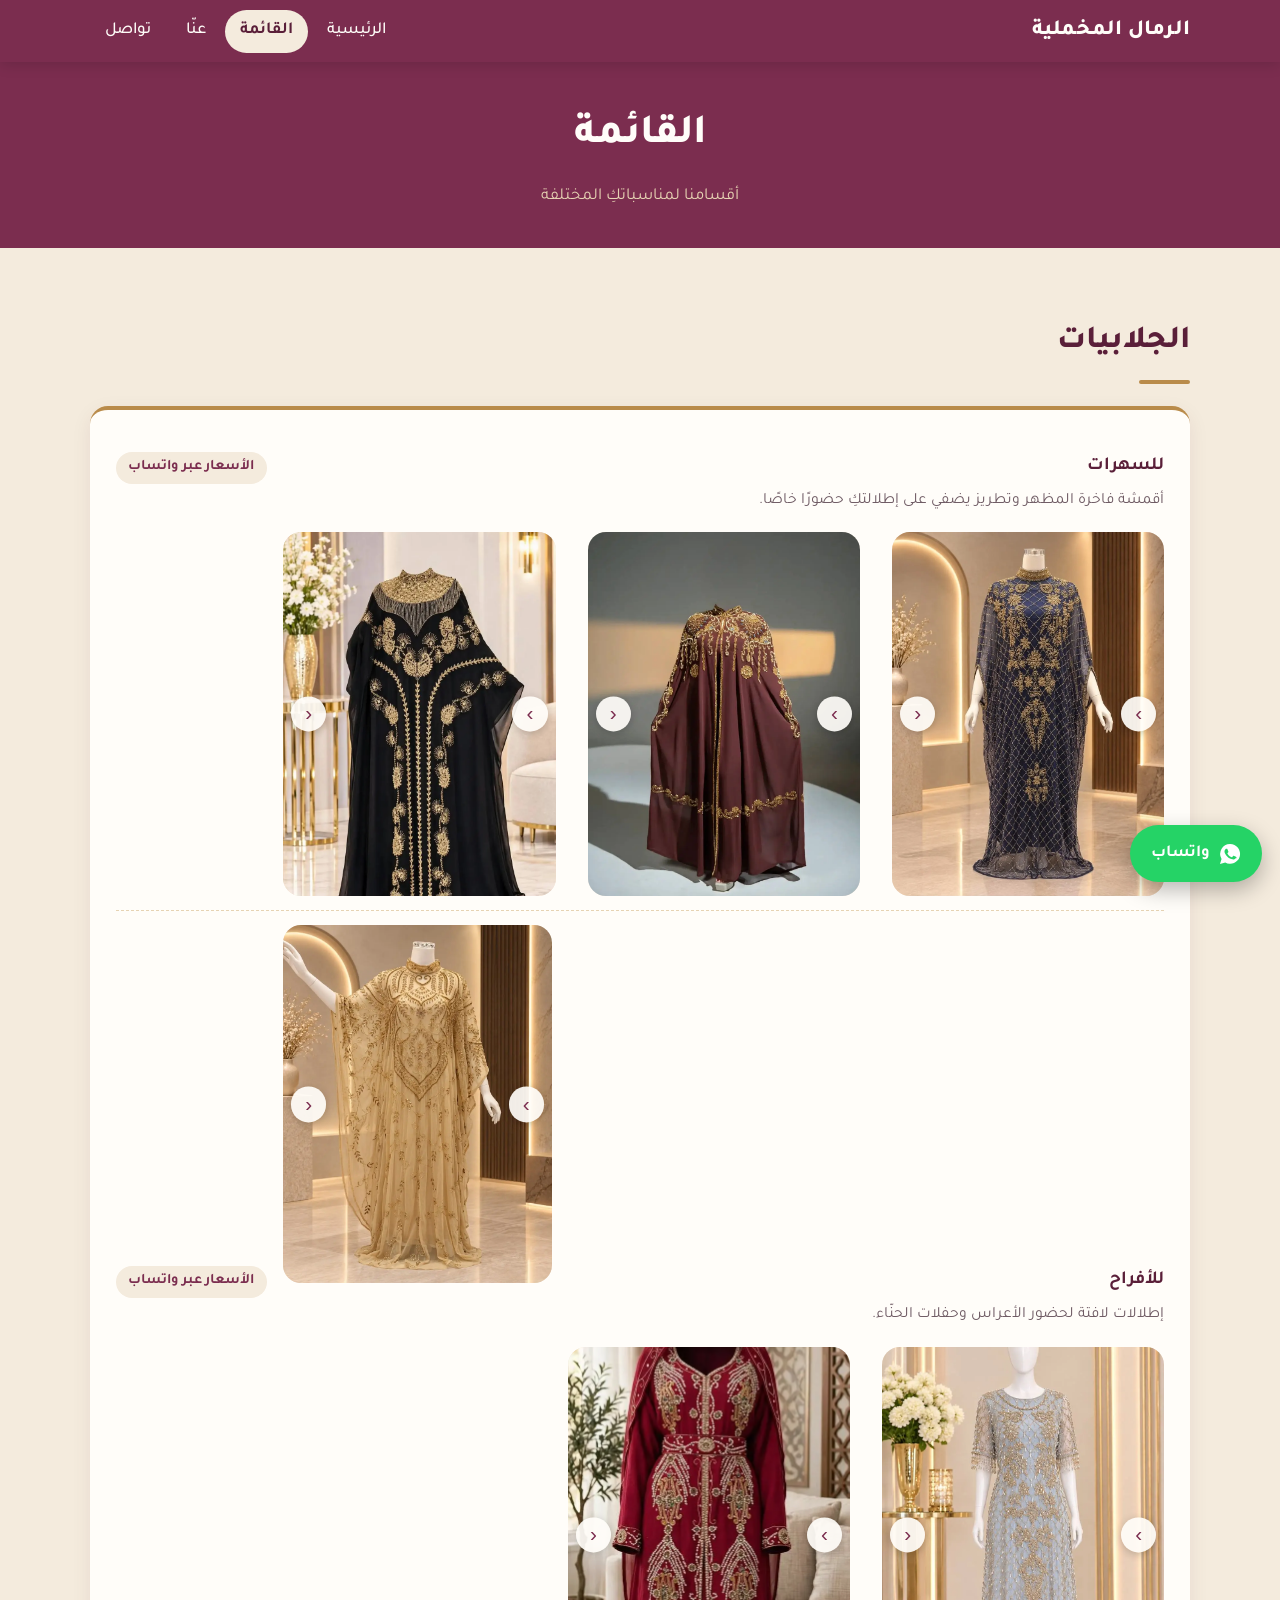
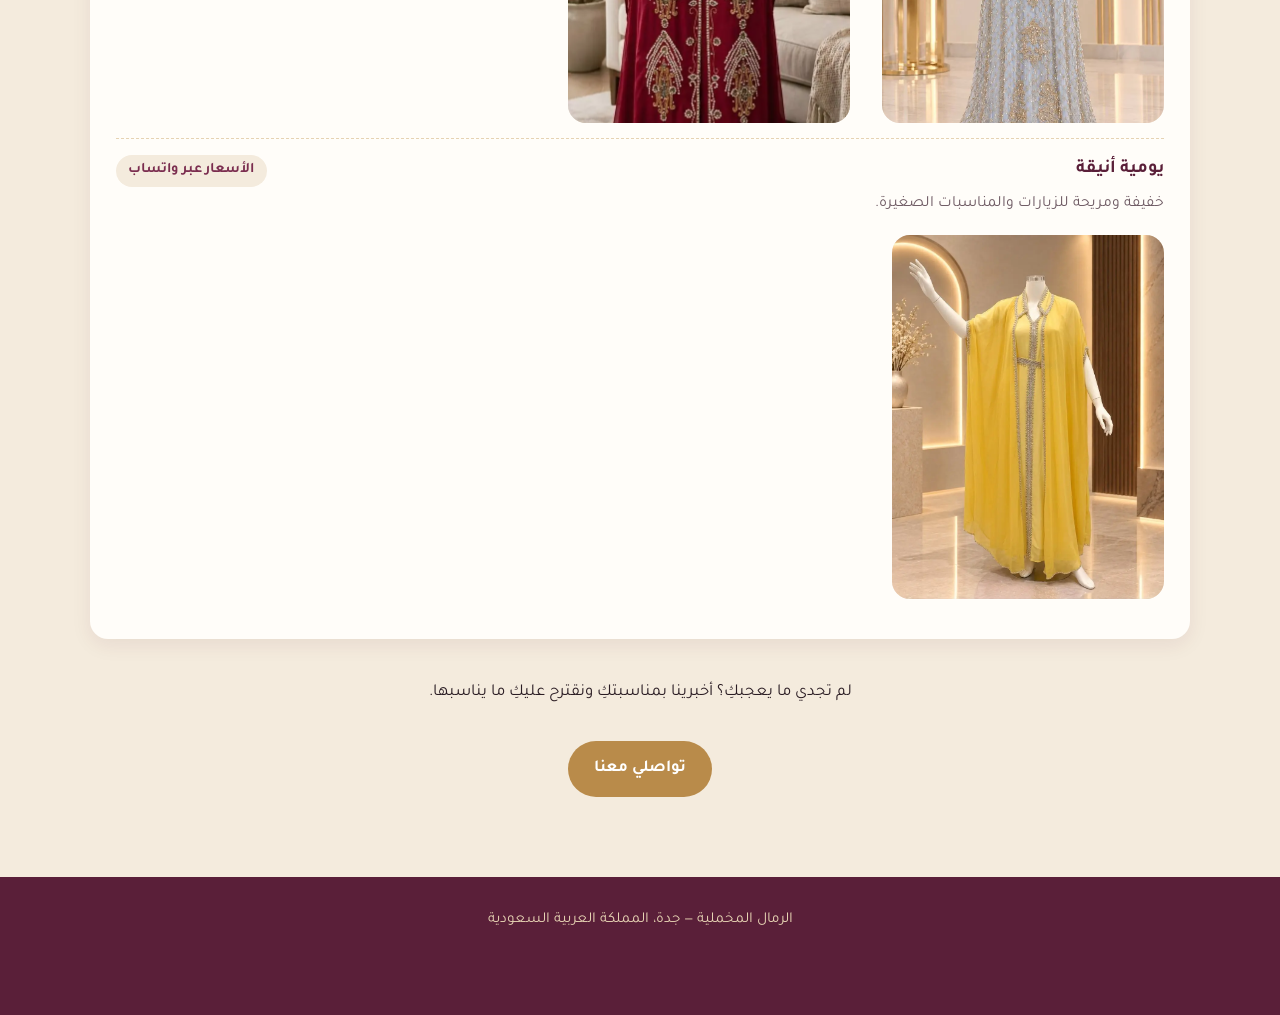
==== menu.html @ e5a3bb4a "رفع ملفات موقع sand" ====
<!DOCTYPE html>
<html lang="ar" dir="rtl">
<head>
  <meta charset="utf-8">
  <meta name="viewport" content="width=device-width, initial-scale=1">
  <title>القائمة | الرمال المخملية</title>
  <meta name="description" content="تعرّفي على أقسام الجلابيات والمخاور في الرمال المخملية بجدة.">
  <link rel="preconnect" href="https://fonts.googleapis.com">
  <link rel="preconnect" href="https://fonts.gstatic.com" crossorigin>
  <link rel="stylesheet" href="style.css">
</head>
<body>

<header class="site-header">
  <div class="container nav">
    <a class="brand" href="index.html">الرمال المخملية</a>
    <nav aria-label="التنقل الرئيسي">
      <ul>
        <li><a class="link" href="index.html">الرئيسية</a></li>
        <li><a class="link" href="menu.html" aria-current="page">القائمة</a></li>
        <li><a class="link" href="about.html">عنّا</a></li>
        <li><a class="link" href="contact.html">تواصل</a></li>
      </ul>
    </nav>
  </div>
</header>

<div class="page-title">
  <div class="container">
    <h1>القائمة</h1>
    <p>أقسامنا لمناسباتكِ المختلفة</p>
  </div>
</div>

<main>
  <section>
    <div class="container">

      <div class="menu-group">
        <h2>الجلابيات</h2>
        <div class="card">

          <!-- ===== قسم: للسهرات ===== -->
          <div class="item">
            <div>
              <h3>للسهرات</h3>
              <p>أقمشة فاخرة المظهر وتطريز يضفي على إطلالتكِ حضورًا خاصًا.</p>

              <div class="products">

                <!-- جلابية 1: كل figure = لون -->
                <article class="product">
                  <div class="slider">
                    <div class="slides">
                      <figure class="slide">
                        <img src="assets/images/blue.webp" alt="" loading="lazy">
                      </figure>
                      <figure class="slide">
                        <img src="assets/images/purple.webp" alt="" loading="lazy">
                      </figure>
                      <figure class="slide">
                        <img src="assets/images/pink.webp" alt="" loading="lazy">
                      </figure>
                      
                      <!-- لإضافة لون جديد: انسخي figure كامل والصقيه هنا -->
                    </div>
                    <button class="slider-btn prev" type="button" aria-label="اللون السابق">›</button>
                    <button class="slider-btn next" type="button" aria-label="اللون التالي">‹</button>
                  </div>
                 
                </article>

                <!-- جلابية 2: انسخي article كامل لإضافة موديل جديد (الصور هنا مؤقتة) -->
                <article class="product">
                  <div class="slider">
                    <div class="slides">
                      <figure class="slide">
                        <img src="assets/images/brown.webp" alt="" loading="lazy">
                      </figure>
                      <figure class="slide">
                        <img src="assets/images/blue2.webp" alt="" loading="lazy">
                      </figure>
                      <figure class="slide">
                        <img src="assets/images/black3.webp" alt="" loading="lazy">
                      </figure>
                    </div>
                    <button class="slider-btn prev" type="button" aria-label="اللون السابق">›</button>
                    <button class="slider-btn next" type="button" aria-label="اللون التالي">‹</button>
                  </div>
                 
                </article>
                <article class="product">
                  <div class="slider">
                    <div class="slides">
                      <figure class="slide">
                        <img src="assets/images/black2.webp" alt="" loading="lazy">
                      </figure>
                      <figure class="slide">
                        <img src="assets/images/green2.webp" alt="" loading="lazy">
                      </figure>
                      <figure class="slide">
                        <img src="assets/images/white.webp" alt="" loading="lazy">
                      </figure>
                    </div>
                    <button class="slider-btn prev" type="button" aria-label="اللون السابق">›</button>
                    <button class="slider-btn next" type="button" aria-label="اللون التالي">‹</button>
                  </div>
                 
                </article>

              </div>
            </div>
            <span class="tag">الأسعار عبر واتساب</span>
          </div>

          <!-- ===== قسم: للأفراح ===== -->
          <div class="item">
            <div>
              <h3>للأفراح</h3>
              <p>إطلالات لافتة لحضور الأعراس وحفلات الحنّاء.</p>

              <div class="products">
                <article class="product">
                  <div class="slider">
                    <div class="slides">
                      <figure class="slide">
                        <img src="assets/images/sky.webp" alt="" loading="lazy"> 
                      </figure>
                      <figure class="slide">
                        <img src="assets/images/orange2.webp" alt="" loading="lazy"> 
                      </figure>
                      <figure class="slide">
                        <img src="assets/images/yellow2.webp" alt="" loading="lazy">
                      </figure>
                      <figure class="slide">
                        <img src="assets/images/green.webp" alt="" loading="lazy">
                      </figure>
                      <figure class="slide">
                        <img src="assets/images/bluue.webp" alt="" loading="lazy">
                      </figure>
                      
                    </div>
                    <button class="slider-btn prev" type="button" aria-label="اللون السابق">›</button>
                    <button class="slider-btn next" type="button" aria-label="اللون التالي">‹</button>
                  </div>
                </article>
                <article class="product">
                  <div class="slider">
                    <div class="slides">
                      <figure class="slide">
                        <img src="assets/images/red.webp" alt="" loading="lazy">
                      </figure>
                      <figure class="slide">
                        <img src="assets/images/purble2.webp" alt="" loading="lazy">
                      </figure>
                       <figure class="slide">
                        <img src="assets/images/white2.webp" alt="" loading="lazy">
                      </figure>
                    </div>
                    <button class="slider-btn prev" type="button" aria-label="اللون السابق">›</button>
                    <button class="slider-btn next" type="button" aria-label="اللون التالي">‹</button>
                  </div>
                </article>
              </div>
            </div>
            <article class="product">
                  <div class="slider">
                    <div class="slides">
                      <figure class="slide">
                        <img src="assets/images/beige.webp" alt="" loading="lazy">
                      </figure>
                      <figure class="slide">
                        <img src="assets/images/black.webp" alt="" loading="lazy">
                      </figure>
                      
                      <!-- لإضافة لون جديد: انسخي figure كامل والصقيه هنا -->
                    </div>
                    <button class="slider-btn prev" type="button" aria-label="اللون السابق">›</button>
                    <button class="slider-btn next" type="button" aria-label="اللون التالي">‹</button>
                  </div>
                 
                </article>
            <span class="tag">الأسعار عبر واتساب</span>
          </div>

          <!-- ===== قسم: يومية أنيقة ===== -->
          <div class="item">
            <div>
              <h3>يومية أنيقة</h3>
              <p>خفيفة ومريحة للزيارات والمناسبات الصغيرة.</p>

              <div class="products">
                <article class="product">
                  <div class="slider">
                    <div class="slides">
                      <figure class="slide">
                        <img src="assets/images/yellow.webp" alt="" loading="lazy">
                      </figure>
                    </div>
                    <button class="slider-btn prev" type="button" aria-label="اللون السابق">›</button>
                    <button class="slider-btn next" type="button" aria-label="اللون التالي">‹</button>
                  </div>
                </article>
              </div>
            </div>
            <span class="tag">الأسعار عبر واتساب</span>
          </div>

        </div>
      </div>

      <p class="center">
        لم تجدي ما يعجبكِ؟ أخبرينا بمناسبتكِ ونقترح عليكِ ما يناسبها.<br><br>
        <a class="btn" href="contact.html">تواصلي معنا</a>
      </p>

    </div>
  </section>
</main>

<footer class="site-footer">
  <div class="container">الرمال المخملية — جدة، المملكة العربية السعودية</div>
</footer>

<a class="wa-float" href="https://wa.me/966508078848" target="_blank" rel="noopener" aria-label="تواصلي معنا عبر واتساب">
  <svg viewBox="0 0 24 24" aria-hidden="true"><path d="M12.04 2a9.9 9.9 0 0 0-8.5 14.9L2 22l5.25-1.5A9.9 9.9 0 1 0 12.04 2Zm5.8 14.1c-.25.7-1.4 1.3-1.95 1.35-.5.05-1.1.07-1.8-.12-.4-.13-.95-.3-1.6-.6-2.85-1.2-4.7-4.1-4.85-4.3-.15-.2-1.15-1.5-1.15-2.9s.72-2.05 1-2.35c.25-.3.55-.37.75-.37h.55c.18 0 .42-.07.65.5.25.6.85 2.1.92 2.25.07.15.12.32.02.5-.1.2-.15.32-.3.5-.15.17-.32.4-.45.52-.15.15-.3.3-.13.6.17.3.77 1.27 1.65 2.05 1.13 1 2.1 1.32 2.4 1.47.3.15.47.12.65-.07.17-.2.75-.87.95-1.17.2-.3.4-.25.67-.15.27.1 1.75.82 2.05.97.3.15.5.22.57.35.07.12.07.72-.18 1.4Z"/></svg>
  <span>واتساب</span>
</a>

<script>
  // أزرار التمرير بين الألوان؛ تختفي تلقائيًا إذا الجلابية فيها لون واحد
  document.querySelectorAll('.slider').forEach(function (slider) {
    var track = slider.querySelector('.slides');
    var prev = slider.querySelector('.prev');
    var next = slider.querySelector('.next');
    if (track.children.length < 2) {
      prev.remove();
      next.remove();
      return;
    }
    // الصفحة RTL: التالي = تمرير لليسار (قيمة سالبة)
    next.addEventListener('click', function () {
      track.scrollBy({ left: -track.clientWidth, behavior: 'smooth' });
    });
    prev.addEventListener('click', function () {
      track.scrollBy({ left: track.clientWidth, behavior: 'smooth' });
    });
  });
</script>

</body>
</html>
---- style.css ----
/* الرمال المخملية — ملف التنسيق المشترك */
@import url("https://fonts.googleapis.com/css2?family=Tajawal:wght@400;500;700;800&display=swap");

:root {
  --primary: #7b2d4f;        /* عنابي مخملي — اللون الأساسي */
  --primary-dark: #5a1f39;
  --sand: #f4ebdd;           /* رمل فاتح */
  --sand-deep: #e6d3b3;
  --gold: #b98b4a;
  --ink: #2b1d24;
  --muted: #6e5a63;
  --white: #fffdf9;
  --radius: 18px;
  --gap: clamp(1rem, 3vw, 2rem);
  --maxw: 1100px;
}

*, *::before, *::after { box-sizing: border-box; }

html { scroll-behavior: smooth; }

body {
  margin: 0;
  font-family: "Tajawal", system-ui, sans-serif;
  font-size: 1.05rem;
  line-height: 1.9;
  color: var(--ink);
  background: var(--sand);
  text-align: start;
}

img { max-inline-size: 100%; display: block; }

a { color: inherit; }

.container {
  inline-size: min(100% - 2rem, var(--maxw));
  margin-inline: auto;
}

/* ---------- قائمة التنقل ---------- */
.site-header {
  position: sticky;
  inset-block-start: 0;
  z-index: 20;
  background: var(--primary);
  color: var(--white);
  box-shadow: 0 2px 14px rgb(0 0 0 / 0.15);
}

.nav {
  display: flex;
  flex-wrap: wrap;
  align-items: center;
  justify-content: space-between;
  gap: 0.25rem 1rem;
  padding-block: 0.6rem;
}

.brand {
  font-weight: 800;
  font-size: 1.35rem;
  text-decoration: none;
  letter-spacing: 0.01em;
}

.nav ul {
  display: flex;
  flex-wrap: wrap;
  gap: 0.25rem;
  margin: 0;
  padding: 0;
  list-style: none;
}

.nav a.link {
  display: block;
  padding: 0.35rem 0.95rem;
  border-radius: 999px;
  text-decoration: none;
  font-weight: 500;
  transition: background 0.2s;
}

.nav a.link:hover { background: rgb(255 255 255 / 0.15); }

.nav a.link[aria-current="page"] {
  background: var(--sand);
  color: var(--primary-dark);
  font-weight: 700;
}

/* ---------- الأقسام ---------- */
.hero {
  background:
    radial-gradient(circle at 15% 20%, rgb(185 139 74 / 0.35), transparent 45%),
    linear-gradient(160deg, var(--primary) 0%, var(--primary-dark) 100%);
  color: var(--white);
  padding-block: clamp(3rem, 9vw, 6rem);
  text-align: center;
}

.hero h1 {
  margin: 0 0 0.6rem;
  font-size: clamp(2rem, 6vw, 3.4rem);
  font-weight: 800;
  line-height: 1.4;
}

.hero p {
  margin: 0 auto 1.6rem;
  max-inline-size: 36rem;
  font-size: 1.15rem;
  color: var(--sand-deep);
}

.page-title {
  background: var(--primary);
  color: var(--white);
  padding-block: 2.2rem;
  text-align: center;
}

.page-title h1 { margin: 0; font-size: clamp(1.8rem, 5vw, 2.6rem); font-weight: 800; }
.page-title p { margin: 0.3rem 0 0; color: var(--sand-deep); }

section { padding-block: clamp(2.2rem, 6vw, 4rem); }

h2 {
  margin: 0 0 1.4rem;
  font-size: clamp(1.5rem, 4vw, 2rem);
  color: var(--primary-dark);
  font-weight: 800;
}

h2::after {
  content: "";
  display: block;
  inline-size: 3.2rem;
  block-size: 4px;
  margin-block-start: 0.4rem;
  border-radius: 4px;
  background: var(--gold);
}

.center { text-align: center; }
.center h2::after { margin-inline: auto; }

/* ---------- أزرار ---------- */
.btn {
  display: inline-flex;
  align-items: center;
  gap: 0.5rem;
  padding: 0.75rem 1.6rem;
  border-radius: 999px;
  background: var(--gold);
  color: #fff;
  font-weight: 700;
  font-family: inherit;
  font-size: 1.05rem;
  text-decoration: none;
  border: 0;
  cursor: pointer;
  transition: transform 0.2s, background 0.2s;
}

.btn:hover { background: #a37a3d; transform: translateY(-2px); }

.btn.outline {
  background: transparent;
  border: 2px solid var(--primary);
  color: var(--primary);
}

.btn.outline:hover { background: var(--primary); color: #fff; }

/* ---------- بطاقات ---------- */
.grid {
  display: grid;
  gap: var(--gap);
  grid-template-columns: repeat(auto-fit, minmax(240px, 1fr));
}

.card {
  background: var(--white);
  border-radius: var(--radius);
  padding: 1.6rem;
  box-shadow: 0 6px 20px rgb(90 31 57 / 0.08);
  border-block-start: 4px solid var(--gold);
}

.card h3 { margin: 0 0 0.4rem; color: var(--primary); font-size: 1.25rem; }
.card p { margin: 0; color: var(--muted); }

.icon {
  display: grid;
  place-items: center;
  inline-size: 3rem;
  block-size: 3rem;
  margin-block-end: 0.8rem;
  border-radius: 50%;
  background: var(--sand);
  font-size: 1.5rem;
}

/* ---------- الصور (مواضع جاهزة للاستبدال) ---------- */
.gallery {
  display: grid;
  gap: var(--gap);
  grid-template-columns: repeat(auto-fit, minmax(220px, 1fr));
}

.ph {
  position: relative;
  aspect-ratio: 3 / 4;
  border-radius: var(--radius);
  overflow: hidden;
  display: grid;
  place-items: end start;
  padding: 1rem;
  color: var(--white);
  font-weight: 700;
  background: linear-gradient(155deg, var(--primary), var(--gold));
}

.ph:nth-child(2) { background: linear-gradient(155deg, var(--gold), var(--primary-dark)); }
.ph:nth-child(3) { background: linear-gradient(155deg, var(--primary-dark), #c9a46a); }

.ph img {
  position: absolute;
  inset: 0;
  inline-size: 100%;
  block-size: 100%;
  object-fit: cover;
}

.ph span { position: relative; text-shadow: 0 1px 6px rgb(0 0 0 / 0.5); }

/* ---------- القائمة ---------- */
.menu-group { margin-block-end: 2.4rem; }

.item {
  display: flex;
  justify-content: space-between;
  align-items: baseline;
  gap: 1rem;
  padding-block: 0.9rem;
  border-block-end: 1px dashed var(--sand-deep);
}

.item:last-child { border-block-end: 0; }
.item h3 { margin: 0; font-size: 1.15rem; color: var(--primary-dark); }
.item p { margin: 0.1rem 0 0; color: var(--muted); font-size: 0.98rem; }
.tag {
  flex-shrink: 0;
  padding: 0.15rem 0.8rem;
  border-radius: 999px;
  background: var(--sand);
  color: var(--primary);
  font-size: 0.9rem;
  font-weight: 700;
}

/* ---------- عنّا / تواصل ---------- */
.two-col {
  display: grid;
  gap: var(--gap);
  grid-template-columns: repeat(auto-fit, minmax(280px, 1fr));
  align-items: center;
}

.quote {
  padding: 1.4rem 1.6rem;
  background: var(--white);
  border-radius: var(--radius);
  border-inline-start: 5px solid var(--gold);
  color: var(--primary-dark);
  font-weight: 500;
}

.contact-list { list-style: none; margin: 0; padding: 0; display: grid; gap: 1rem; }
.contact-list li {
  display: flex;
  gap: 0.9rem;
  align-items: center;
  padding: 1rem 1.2rem;
  background: var(--white);
  border-radius: var(--radius);
  box-shadow: 0 4px 14px rgb(90 31 57 / 0.07);
}

/* ---------- واتساب الثابت ---------- */
.wa-float {
  position: fixed;
  inset-block-end: 1.1rem;
  inset-inline-start: 1.1rem;
  z-index: 30;
  display: inline-flex;
  align-items: center;
  gap: 0.5rem;
  padding: 0.8rem 1.3rem;
  border-radius: 999px;
  background: #25d366;
  color: #fff;
  font-weight: 700;
  text-decoration: none;
  box-shadow: 0 8px 22px rgb(0 0 0 / 0.28);
  transition: transform 0.2s;
}

.wa-float:hover { transform: scale(1.05); }
.wa-float svg { inline-size: 1.5rem; block-size: 1.5rem; fill: currentColor; }

/* ---------- التذييل ---------- */
.site-footer {
  padding-block: 1.8rem 5rem;
  background: var(--primary-dark);
  color: var(--sand-deep);
  text-align: center;
  font-size: 0.95rem;
}

/* ---------- الجوال ---------- */
@media (max-width: 560px) {
  body { font-size: 1rem; }
  .nav { justify-content: center; }
  .item { flex-direction: column; gap: 0.3rem; }
  .wa-float span { display: none; }
  .wa-float { padding: 0.9rem; }
}
/* ---------- معرض الموديلات والألوان (صفحة menu.html فقط) ---------- */
.menu-group .item > div { flex: 1 1 auto; min-inline-size: 0; }

.products {
  display: grid;
  grid-template-columns: repeat(auto-fill, minmax(220px, 1fr));
  gap: var(--gap);
  margin-block-start: 1rem;
}

.product {
  background: var(--sand);
  border-radius: var(--radius);
  overflow: hidden;
}

.product-name {
  margin: 0;
  padding: 0.7rem 1rem;
  font-size: 1.05rem;
  font-weight: 700;
  color: var(--primary-dark);
}

.slider { position: relative; }

.slides {
  display: flex;
  overflow-x: auto;
  scroll-snap-type: x mandatory;
  scrollbar-width: none;
}

.slides::-webkit-scrollbar { display: none; }

.slide {
  position: relative;
  flex: 0 0 100%;
  margin: 0;
  scroll-snap-align: center;
}

.slide img {
  inline-size: 100%;
  aspect-ratio: 3 / 4;
  object-fit: cover;
}

.slide figcaption {
  position: absolute;
  inset-block-end: 0.6rem;
  inset-inline-start: 0.6rem;
  padding: 0.05rem 0.8rem;
  border-radius: 999px;
  background: rgb(255 253 249 / 0.92);
  color: var(--primary-dark);
  font-size: 0.9rem;
  font-weight: 700;
}

.slider-btn {
  position: absolute;
  inset-block-start: 50%;
  transform: translateY(-50%);
  z-index: 2;
  inline-size: 2.2rem;
  block-size: 2.2rem;
  border: 0;
  border-radius: 50%;
  background: rgb(255 253 249 / 0.92);
  color: var(--primary);
  font-size: 1.3rem;
  line-height: 1;
  cursor: pointer;
  box-shadow: 0 2px 8px rgb(0 0 0 / 0.2);
}

.slider-btn.prev { inset-inline-start: 0.5rem; }
.slider-btn.next { inset-inline-end: 0.5rem; }
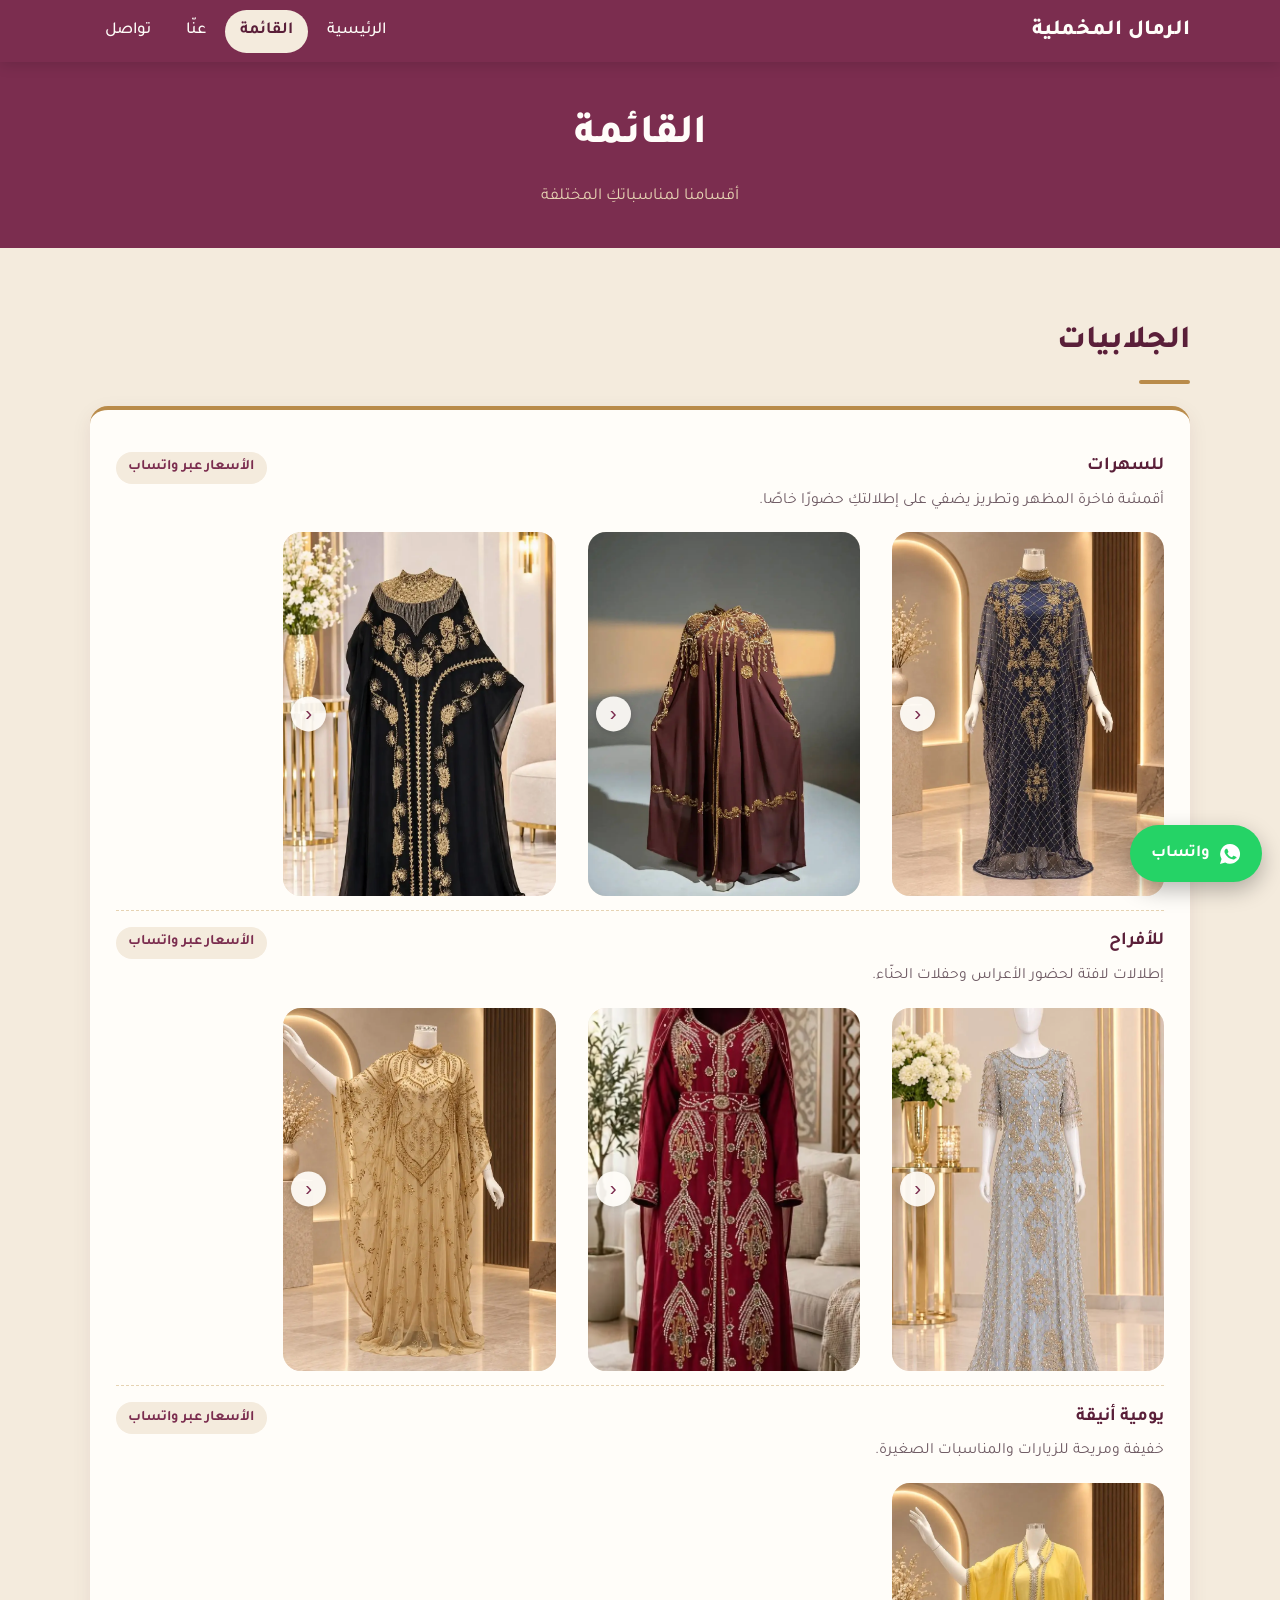
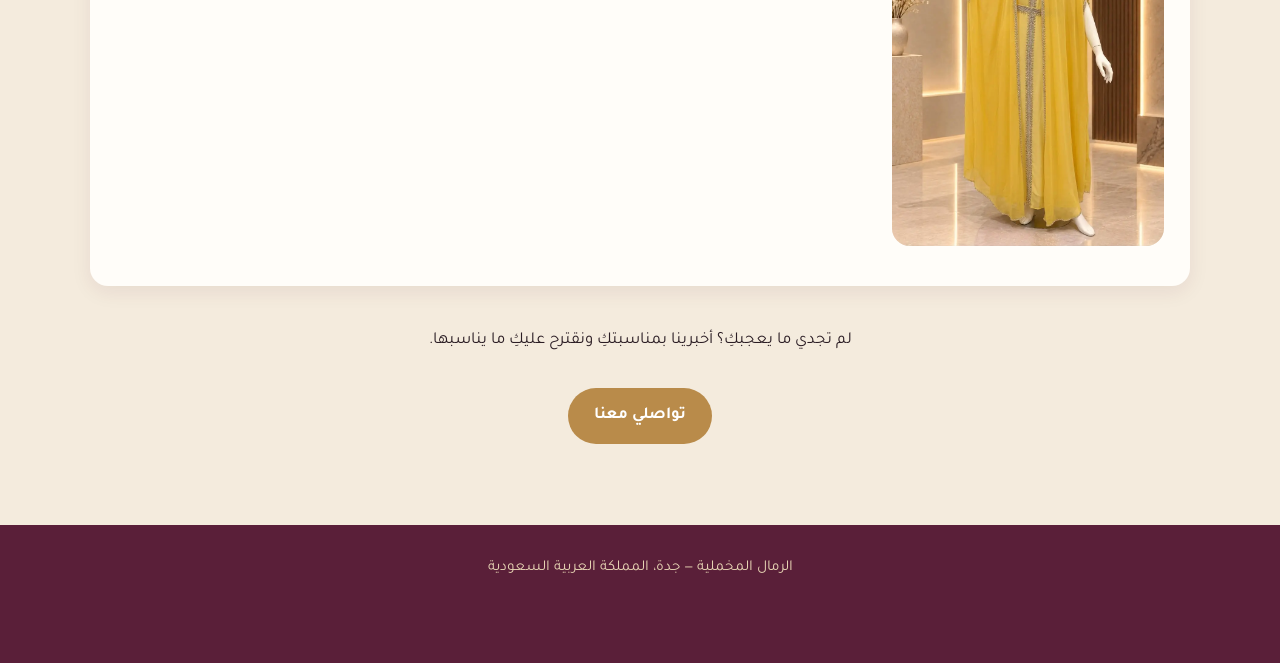
==== commit afdba826: "menu.html" ====
--- a/menu.html
+++ b/menu.html
@@ -161,25 +161,25 @@
                     <button class="slider-btn next" type="button" aria-label="اللون التالي">‹</button>
                   </div>
                 </article>
+                <article class="product">
+                  <div class="slider">
+                    <div class="slides">
+                      <figure class="slide">
+                        <img src="assets/images/beige.webp" alt="" loading="lazy">
+                      </figure>
+                      <figure class="slide">
+                        <img src="assets/images/black.webp" alt="" loading="lazy">
+                      </figure>
+                      
+                      <!-- لإضافة لون جديد: انسخي figure كامل والصقيه هنا -->
+                    </div>
+                    <button class="slider-btn prev" type="button" aria-label="اللون السابق">›</button>
+                    <button class="slider-btn next" type="button" aria-label="اللون التالي">‹</button>
+                  </div>
+                 
+                </article>
               </div>
             </div>
-            <article class="product">
-                  <div class="slider">
-                    <div class="slides">
-                      <figure class="slide">
-                        <img src="assets/images/beige.webp" alt="" loading="lazy">
-                      </figure>
-                      <figure class="slide">
-                        <img src="assets/images/black.webp" alt="" loading="lazy">
-                      </figure>
-                      
-                      <!-- لإضافة لون جديد: انسخي figure كامل والصقيه هنا -->
-                    </div>
-                    <button class="slider-btn prev" type="button" aria-label="اللون السابق">›</button>
-                    <button class="slider-btn next" type="button" aria-label="اللون التالي">‹</button>
-                  </div>
-                 
-                </article>
             <span class="tag">الأسعار عبر واتساب</span>
           </div>
 
@@ -228,16 +228,34 @@
 </a>
 
 <script>
-  // أزرار التمرير بين الألوان؛ تختفي تلقائيًا إذا الجلابية فيها لون واحد
+  // أزرار التمرير بين الألوان: يختفي الزر إذا ما فيه صورة في اتجاهه
   document.querySelectorAll('.slider').forEach(function (slider) {
     var track = slider.querySelector('.slides');
     var prev = slider.querySelector('.prev');
     var next = slider.querySelector('.next');
-    if (track.children.length < 2) {
-      prev.remove();
-      next.remove();
-      return;
+
+    function update() {
+      // في RTL تكون scrollLeft سالبة، لذلك نأخذ القيمة المطلقة
+      var position = Math.abs(track.scrollLeft);
+      var max = track.scrollWidth - track.clientWidth;
+      prev.style.visibility = position <= 2 ? 'hidden' : 'visible';
+      next.style.visibility = position >= max - 2 ? 'hidden' : 'visible';
     }
+
+    // حذف خانة أي صورة لا تعمل (اسم خاطئ أو ملف غير موجود)
+    track.querySelectorAll('img').forEach(function (img) {
+      function removeSlide() {
+        img.closest('.slide').remove();
+        update();
+      }
+      if (img.complete && img.naturalWidth === 0) {
+        removeSlide();
+      } else {
+        img.addEventListener('error', removeSlide);
+        img.addEventListener('load', update);
+      }
+    });
+
     // الصفحة RTL: التالي = تمرير لليسار (قيمة سالبة)
     next.addEventListener('click', function () {
       track.scrollBy({ left: -track.clientWidth, behavior: 'smooth' });
@@ -245,8 +263,13 @@
     prev.addEventListener('click', function () {
       track.scrollBy({ left: track.clientWidth, behavior: 'smooth' });
     });
+
+    track.addEventListener('scroll', update);
+    window.addEventListener('resize', update);
+    window.addEventListener('load', update);
+    update();
   });
 </script>
 
 </body>
-</html>+</html>
